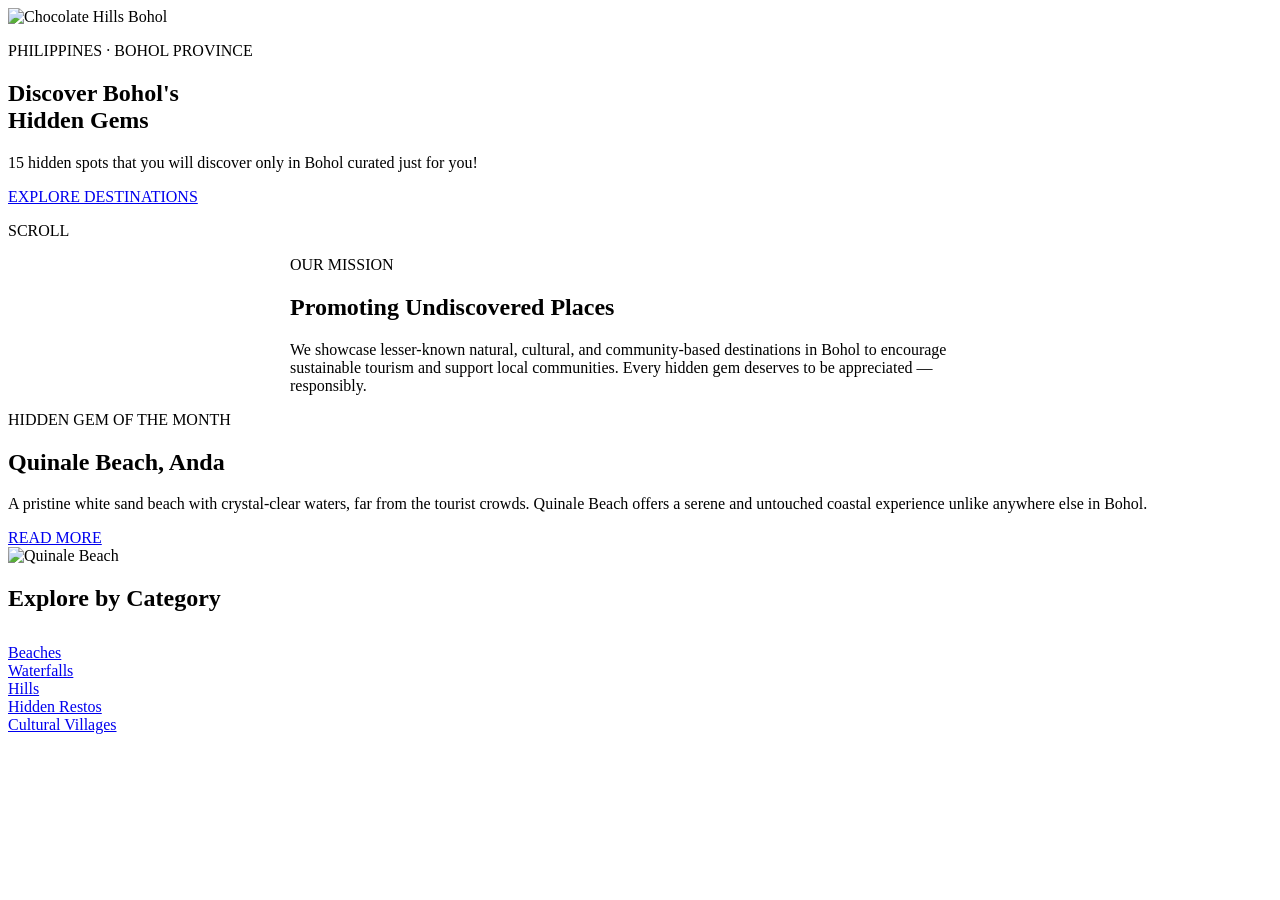
==== HIDDENGEMS PART 2/index.html @ 9d34bf53 "Add files via upload" ====
<!DOCTYPE html>
<html lang="en">
<head>
  <meta charset="UTF-8">
  <meta name="viewport" content="width=device-width, initial-scale=1.0">
  <title>HiddenGems Bohol – Discover Undiscovered Destinations</title>
  <meta name="description" content="Explore lesser-known beaches, waterfalls, mountains, and cultural villages in Bohol, Philippines.">
  <link rel="stylesheet" href="css/style.css">
</head>
<body>
  <div id="navbar"></div>

  <section class="hero">
    <img src="images/hero-bohol.jpg" alt="Chocolate Hills Bohol" class="hero-bg">
    <div class="hero-overlay"></div>
    <div class="hero-content">
      <p class="hero-tag">PHILIPPINES · BOHOL PROVINCE</p>
      <h1>Discover Bohol's<br><span>Hidden Gems</span></h1>
      <p>15 hidden spots that you will discover only in Bohol curated just for you!</p>
      <a href="destinations.html" class="hero-btn">EXPLORE DESTINATIONS</a>
    </div>
    <p class="hero-scroll">SCROLL</p>
  </section>

  <section class="section">
    <div class="container text-center" style="max-width:700px;margin:0 auto;">
      <p class="section-tag">OUR MISSION</p>
      <h2 class="section-title">Promoting Undiscovered Places</h2>
      <p class="section-desc mx-auto">We showcase lesser-known natural, cultural, and community-based destinations in Bohol to encourage sustainable tourism and support local communities. Every hidden gem deserves to be appreciated — responsibly.</p>
    </div>
  </section>

  <section class="section section-alt">
    <div class="container">
      <div class="featured-grid">
        <div>
          <p class="section-tag">HIDDEN GEM OF THE MONTH</p>
          <h2 class="section-title">Quinale Beach, Anda</h2>
          <p class="section-desc">A pristine white sand beach with crystal-clear waters, far from the tourist crowds. Quinale Beach offers a serene and untouched coastal experience unlike anywhere else in Bohol.</p>
          <a href="destination-detail.html?id=quinale-beach" class="read-more-btn">READ MORE</a>
        </div>
        <div>
          <img src="images/uploads/quinale.jpg" alt="Quinale Beach" class="featured-img">
        </div>
      </div>
    </div>
  </section>

  <section class="section">
    <div class="container text-center">
      <h2 class="section-title">Explore by Category</h2>
      <div class="category-grid" style="margin-top:2rem;">
        <a href="destinations.html?category=beaches" class="category-card"><div class="label">Beaches</div></a>
        <a href="destinations.html?category=waterfalls" class="category-card"><div class="label">Waterfalls</div></a>
        <a href="destinations.html?category=hills" class="category-card"><div class="label">Hills</div></a>
        <a href="destinations.html?category=hidden-restos" class="category-card"><div class="label">Hidden Restos</div></a>
        <a href="destinations.html?category=cultural" class="category-card"><div class="label">Cultural Villages</div></a>
      </div>
    </div>
  </section>

  <div id="footer"></div>
  <script src="js/data.js"></script>
  <script src="js/app.js"></script>
  <script>
    document.getElementById('navbar').innerHTML = getNavbar('home');
    document.getElementById('footer').innerHTML = getFooter();
  </script>
</body>
</html>
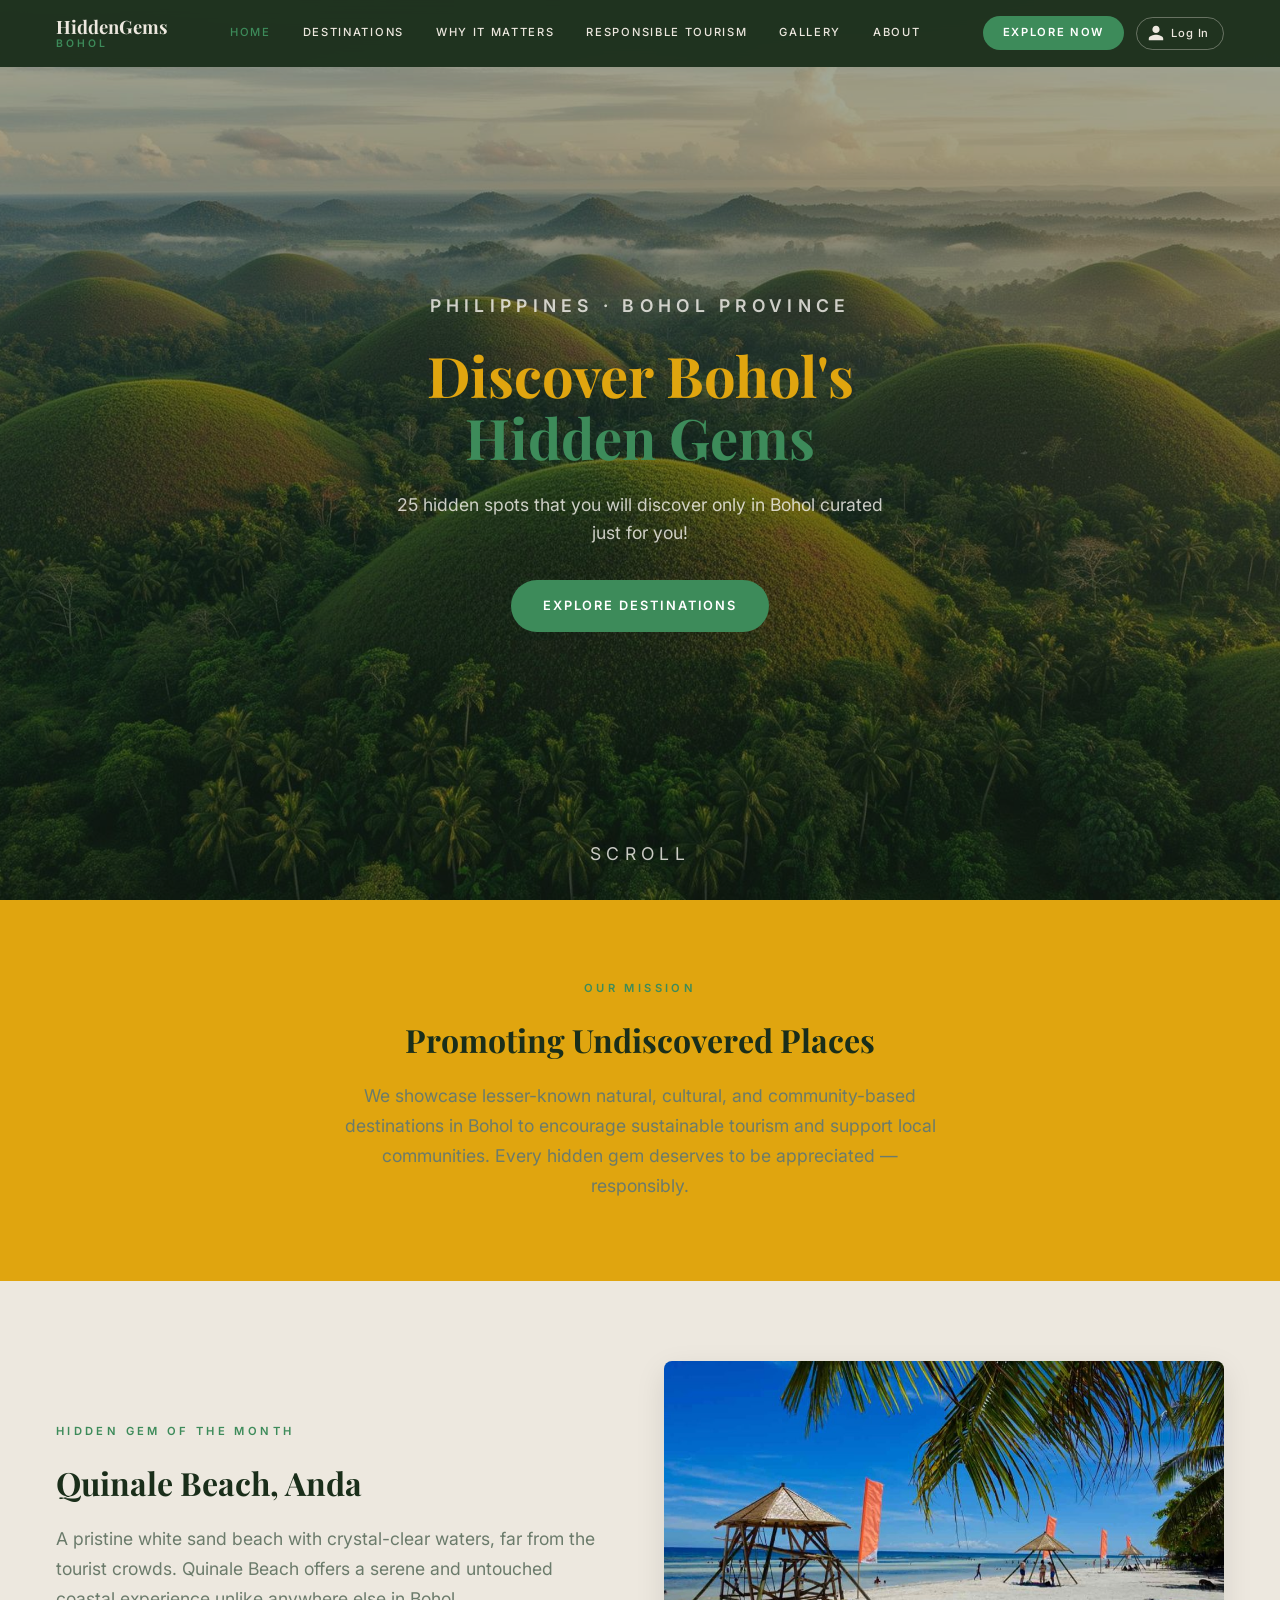
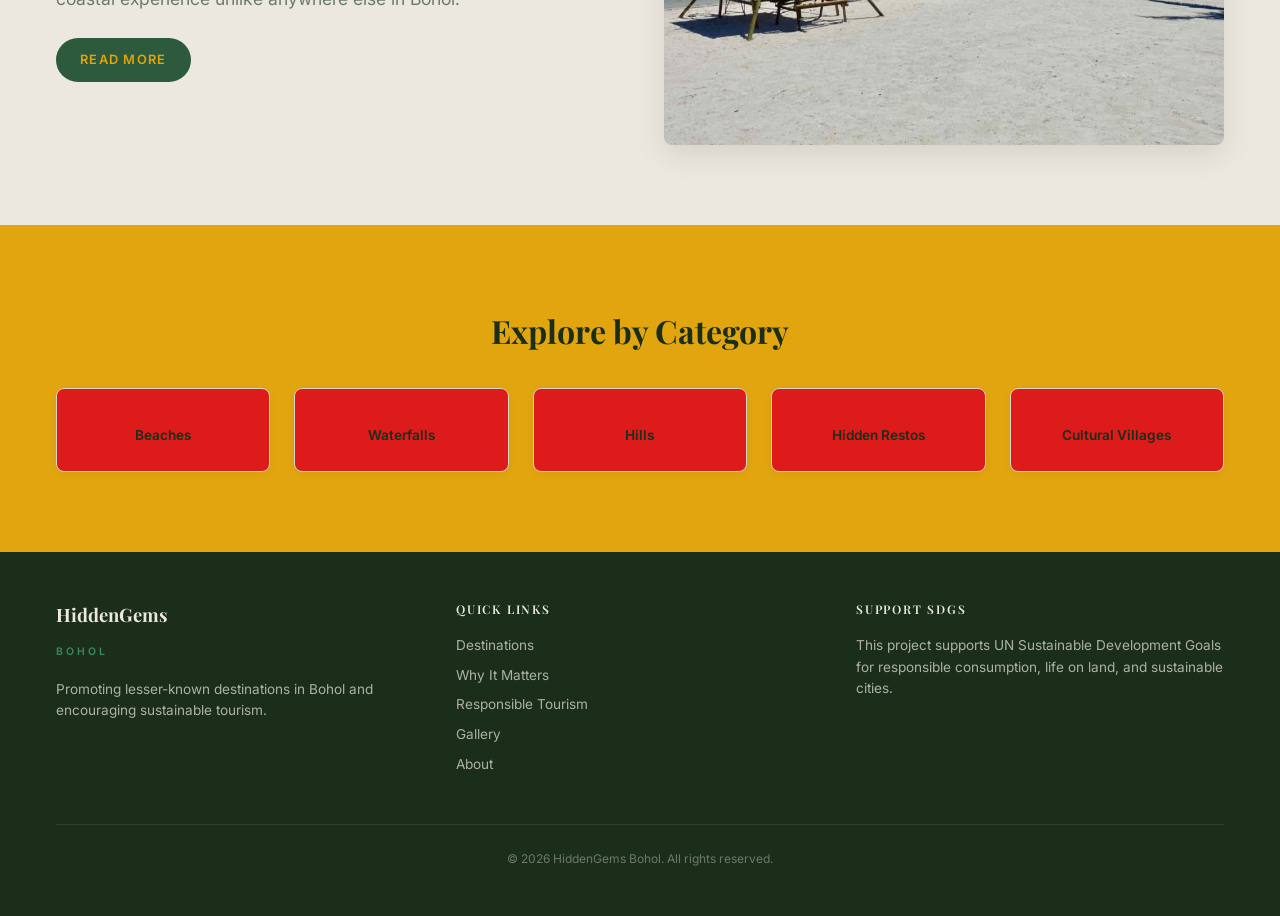
==== commit 1d872a04: "Add files via upload" ====
--- a/HIDDENGEMS PART 2/index.html
+++ b/HIDDENGEMS PART 2/index.html
@@ -16,7 +16,7 @@
     <div class="hero-content">
       <p class="hero-tag">PHILIPPINES · BOHOL PROVINCE</p>
       <h1>Discover Bohol's<br><span>Hidden Gems</span></h1>
-      <p>15 hidden spots that you will discover only in Bohol curated just for you!</p>
+      <p>25 hidden spots that you will discover only in Bohol curated just for you!</p>
       <a href="destinations.html" class="hero-btn">EXPLORE DESTINATIONS</a>
     </div>
     <p class="hero-scroll">SCROLL</p>
--- a/HIDDENGEMS PART 2/css/style.css
+++ b/HIDDENGEMS PART 2/css/style.css
@@ -0,0 +1,977 @@
+/* ============================================================
+   HIDDENGEMS BOHOL — Stylesheet
+   ============================================================
+   1. Tokens & Reset
+   2. Layout
+   3. Navbar
+   4. Hero
+   5. Sections & Page Header
+   6. Featured & Category Grid
+   7. Filters
+   8. Destination Cards
+   9. Destination Detail
+  10. Content Cards & Principles
+  11. SDG
+  12. Gallery
+  13. Footer
+  14. Auth (Login / Signup)
+  15. Animations
+  16. Responsive
+   ============================================================ */
+
+@import url('https://fonts.googleapis.com/css2?family=Playfair+Display:ital,wght@0,400;0,500;0,600;0,700;0,800;1,400;1,700&family=Inter:wght@300;400;500;600;700&display=swap');
+
+
+/* ── 1. TOKENS & RESET ─────────────────────────────────────── */
+
+:root {
+  --bg:           #e0a50f;
+  --fg:           #1a2e1a;
+  --card:         #dd1b1b;
+  --primary:      #2d5a3d;
+  --primary-fg:   #e2a406;
+  --secondary:    #ede8df;
+  --secondary-fg: #1a2e1a;
+  --muted:        #e8e4dc;
+  --muted-fg:     #6b7b6b;
+  --accent:       #3d8b5a;
+  --accent-fg:    #ffffff;
+  --border:       #d8d2c8;
+  --nav-bg:       #1a2e1a;
+  --nav-fg:       #ede8df;
+  --radius:       0.5rem;
+  --font-heading: 'Playfair Display', serif;
+  --font-body:    'Inter', sans-serif;
+}
+
+*,
+*::before,
+*::after {
+  box-sizing: border-box;
+  margin: 0;
+  padding: 0;
+}
+
+body {
+  font-family: var(--font-body);
+  background: var(--bg);
+  color: var(--fg);
+  line-height: 1.6;
+}
+
+h1, h2, h3, h4, h5, h6 { font-family: var(--font-heading); }
+a   { text-decoration: none; color: inherit; }
+img { max-width: 100%; display: block; }
+ul  { list-style: none; }
+
+
+/* ── 2. LAYOUT ─────────────────────────────────────────────── */
+
+.container {
+  max-width: 1200px;
+  margin: 0 auto;
+  padding: 0 1rem;
+}
+
+.text-center { text-align: center; }
+.mx-auto     { margin-left: auto; margin-right: auto; }
+
+
+/* ── 3. NAVBAR ─────────────────────────────────────────────── */
+
+.navbar {
+  position: fixed;
+  top: 0; left: 0; right: 0;
+  z-index: 100;
+  background: rgba(26, 46, 26, 0.95);
+  backdrop-filter: blur(12px);
+}
+
+.navbar .container {
+  display: flex;
+  align-items: center;
+  justify-content: space-between;
+  padding-top: 1rem;
+  padding-bottom: 1rem;
+}
+
+.navbar-brand {
+  display: flex;
+  flex-direction: column;
+  line-height: 1.2;
+}
+
+.navbar-brand .name {
+  color: var(--nav-fg);
+  font-family: var(--font-heading);
+  font-size: 1.15rem;
+  font-weight: 700;
+}
+
+.navbar-brand .sub {
+  color: var(--accent);
+  font-size: 0.65rem;
+  font-weight: 600;
+  letter-spacing: 0.3em;
+}
+
+.nav-links {
+  display: flex;
+  align-items: center;
+  gap: 2rem;
+}
+
+.nav-links a {
+  color: var(--nav-fg);
+  font-size: 0.7rem;
+  font-weight: 500;
+  letter-spacing: 0.15em;
+  transition: color 0.2s;
+}
+
+.nav-links a:hover,
+.nav-links a.active {
+  color: var(--accent);
+}
+
+.nav-right {
+  display: flex;
+  align-items: center;
+  gap: 0.75rem;
+}
+
+.nav-cta {
+  padding: 0.5rem 1.25rem;
+  border-radius: 50px;
+  background: var(--accent);
+  color: var(--accent-fg);
+  font-family: var(--font-body);
+  font-size: 0.7rem;
+  font-weight: 600;
+  letter-spacing: 0.15em;
+  transition: background 0.2s;
+}
+
+.nav-cta:hover { background: var(--primary); }
+
+.hamburger {
+  display: none;
+  background: none;
+  border: none;
+  cursor: pointer;
+  padding: 0.5rem;
+}
+
+.hamburger span {
+  display: block;
+  width: 24px;
+  height: 2px;
+  background: var(--nav-fg);
+  margin: 5px 0;
+  transition: 0.3s;
+}
+
+.mobile-menu {
+  display: none;
+  background: var(--nav-bg);
+  border-top: 1px solid rgba(255, 255, 255, 0.1);
+  padding: 1rem;
+}
+
+.mobile-menu.open { display: block; }
+
+.mobile-menu a {
+  display: block;
+  padding: 0.75rem 0;
+  color: var(--nav-fg);
+  font-size: 0.85rem;
+  letter-spacing: 0.1em;
+}
+
+.mobile-menu a:hover,
+.mobile-menu a.active {
+  color: var(--accent);
+}
+
+
+/* ── 4. HERO ───────────────────────────────────────────────── */
+
+.hero {
+  position: relative;
+  height: 100vh;
+  display: flex;
+  align-items: center;
+  justify-content: center;
+  overflow: hidden;
+}
+
+.hero-bg {
+  position: absolute;
+  inset: 0;
+  width: 100%;
+  height: 100%;
+  object-fit: cover;
+}
+
+.hero-overlay {
+  position: absolute;
+  inset: 0;
+  background: rgba(26, 46, 26, 0.4);
+}
+
+.hero-content {
+  position: relative;
+  z-index: 2;
+  text-align: center;
+  padding: 0 1rem;
+  animation: fadeInUp 0.8s ease-out;
+}
+
+.hero-tag {
+  color: var(--accent);
+  font-size: 0.7rem;
+  font-weight: 600;
+  letter-spacing: 0.3em;
+  margin-bottom: 1.5rem;
+}
+
+.hero h1 {
+  font-size: 3.5rem;
+  font-weight: 700;
+  color: var(--bg);
+  line-height: 1.1;
+}
+
+.hero h1 span { color: var(--accent); }
+
+.hero p {
+  margin-top: 1.5rem;
+  color: rgba(247, 245, 240, 0.8);
+  font-size: 1.1rem;
+  max-width: 500px;
+  margin-left: auto;
+  margin-right: auto;
+}
+
+.hero-btn {
+  display: inline-block;
+  margin-top: 2rem;
+  padding: 1rem 2rem;
+  border-radius: 50px;
+  background: var(--accent);
+  color: var(--accent-fg);
+  font-family: var(--font-body);
+  font-size: 0.8rem;
+  font-weight: 600;
+  letter-spacing: 0.15em;
+  transition: background 0.2s;
+}
+
+.hero-btn:hover { background: var(--primary); }
+
+.hero-scroll {
+  position: absolute;
+  bottom: 2rem;
+  left: 50%;
+  transform: translateX(-50%);
+  color: rgba(247, 245, 240, 0.5);
+  font-size: 0.65rem;
+  letter-spacing: 0.3em;
+}
+
+
+/* ── 5. SECTIONS & PAGE HEADER ─────────────────────────────── */
+
+.section      { padding: 5rem 0; }
+.section-alt  { background: var(--secondary); }
+.section-dark { background: var(--primary); color: var(--primary-fg); }
+
+.section-tag {
+  color: var(--accent);
+  font-size: 0.7rem;
+  font-weight: 600;
+  letter-spacing: 0.3em;
+  text-transform: uppercase;
+  margin-bottom: 1rem;
+}
+
+.section-title {
+  font-size: 2rem;
+  font-weight: 700;
+  margin-bottom: 1rem;
+}
+
+.section-desc {
+  color: var(--muted-fg);
+  font-size: 1.1rem;
+  max-width: 600px;
+  line-height: 1.7;
+}
+
+.page-header {
+  padding: 7rem 0 4rem;
+  background: var(--primary);
+  color: var(--primary-fg);
+}
+
+.page-header .section-tag { color: var(--accent); }
+
+.page-header h1 {
+  font-size: 2.5rem;
+  font-weight: 700;
+  line-height: 1.15;
+}
+
+.page-header p {
+  margin-top: 1rem;
+  color: rgba(247, 245, 240, 0.8);
+  font-size: 1.1rem;
+  max-width: 600px;
+}
+
+
+/* ── 6. FEATURED & CATEGORY GRID ───────────────────────────── */
+
+.featured-grid {
+  display: grid;
+  grid-template-columns: 1fr 1fr;
+  gap: 3rem;
+  align-items: center;
+}
+
+.featured-img {
+  border-radius: var(--radius);
+  box-shadow: 0 10px 30px rgba(0, 0, 0, 0.1);
+  width: 100%;
+  height: 24rem;
+  object-fit: cover;
+}
+
+.read-more-btn {
+  display: inline-block;
+  margin-top: 1.5rem;
+  padding: 0.75rem 1.5rem;
+  border-radius: 50px;
+  background: var(--primary);
+  color: var(--primary-fg);
+  font-family: var(--font-body);
+  font-size: 0.8rem;
+  font-weight: 600;
+  letter-spacing: 0.1em;
+  transition: background 0.2s;
+}
+
+.read-more-btn:hover { background: var(--accent); }
+
+.category-grid {
+  display: grid;
+  grid-template-columns: repeat(5, 1fr);
+  gap: 1.5rem;
+}
+
+.category-card {
+  background: var(--card);
+  border-radius: var(--radius);
+  padding: 1.5rem;
+  text-align: center;
+  border: 1px solid var(--border);
+  box-shadow: 0 2px 8px rgba(0, 0, 0, 0.04);
+  transition: box-shadow 0.2s, transform 0.2s;
+}
+
+.category-card:hover {
+  box-shadow: 0 8px 24px rgba(0, 0, 0, 0.08);
+  transform: translateY(-2px);
+}
+
+.category-card .icon  { font-size: 2.2rem; }
+.category-card .label { margin-top: 0.75rem; font-weight: 600; font-size: 0.85rem; }
+
+
+/* ── 7. FILTERS ────────────────────────────────────────────── */
+
+.filters {
+  display: flex;
+  flex-wrap: wrap;
+  gap: 0.75rem;
+  margin-bottom: 2rem;
+}
+
+.filter-btn {
+  padding: 0.5rem 1rem;
+  border-radius: 50px;
+  border: none;
+  cursor: pointer;
+  font-family: var(--font-body);
+  font-size: 0.85rem;
+  font-weight: 500;
+  background: var(--secondary);
+  color: var(--secondary-fg);
+  transition: background 0.2s, color 0.2s;
+}
+
+.filter-btn:hover  { background: var(--muted); }
+.filter-btn.active { background: var(--accent); color: var(--accent-fg); }
+
+
+/* ── 8. DESTINATION CARDS ──────────────────────────────────── */
+
+.dest-grid {
+  display: grid;
+  grid-template-columns: repeat(3, 1fr);
+  gap: 2rem;
+}
+
+.dest-card {
+  background: var(--card);
+  border-radius: var(--radius);
+  overflow: hidden;
+  border: 1px solid var(--border);
+  box-shadow: 0 2px 8px rgba(0, 0, 0, 0.04);
+  transition: box-shadow 0.3s, transform 0.3s;
+}
+
+.dest-card:hover {
+  box-shadow: 0 12px 32px rgba(0, 0, 0, 0.1);
+  transform: translateY(-4px);
+}
+
+.dest-card-img { height: 13rem; overflow: hidden; }
+
+.dest-card-img img {
+  width: 100%;
+  height: 100%;
+  object-fit: cover;
+  transition: transform 0.5s;
+}
+
+.dest-card:hover .dest-card-img img { transform: scale(1.05); }
+
+.dest-card-body { padding: 1.25rem; }
+
+.dest-card-tag {
+  font-size: 0.7rem;
+  color: var(--accent);
+  font-weight: 600;
+  letter-spacing: 0.1em;
+  text-transform: uppercase;
+}
+
+.dest-card-title {
+  margin-top: 0.5rem;
+  font-size: 1.2rem;
+  font-weight: 700;
+}
+
+.dest-card-desc {
+  margin-top: 0.5rem;
+  color: var(--muted-fg);
+  font-size: 0.85rem;
+  line-height: 1.6;
+  display: -webkit-box;
+  -webkit-line-clamp: 3;
+  -webkit-box-orient: vertical;
+  overflow: hidden;
+}
+
+.dest-card-link {
+  display: inline-block;
+  margin-top: 1rem;
+  color: var(--accent);
+  font-weight: 600;
+  font-size: 0.85rem;
+}
+
+
+/* ── 9. DESTINATION DETAIL ─────────────────────────────────── */
+
+.detail-hero {
+  position: relative;
+  height: 50vh;
+  min-height: 350px;
+}
+
+.detail-hero img      { width: 100%; height: 100%; object-fit: cover; }
+.detail-hero .overlay { position: absolute; inset: 0; background: rgba(26, 46, 26, 0.4); }
+.detail-hero .info    { position: absolute; bottom: 0; left: 0; right: 0; padding: 2rem; }
+
+.detail-hero .info .container { max-width: 1200px; margin: 0 auto; }
+
+.detail-hero .tag {
+  color: var(--accent);
+  font-size: 0.7rem;
+  font-weight: 600;
+  letter-spacing: 0.3em;
+}
+
+.detail-hero h1 {
+  margin-top: 0.5rem;
+  font-size: 2.5rem;
+  font-weight: 700;
+  color: var(--bg);
+}
+
+.detail-hero .location {
+  margin-top: 0.5rem;
+  color: rgba(247, 245, 240, 0.8);
+  font-size: 1rem;
+}
+
+.detail-content { max-width: 900px; }
+
+.back-link { color: var(--accent); font-weight: 600; font-size: 0.85rem; }
+.back-link:hover { text-decoration: underline; }
+
+.info-grid {
+  display: grid;
+  grid-template-columns: 1fr 1fr;
+  gap: 1.5rem;
+  margin-top: 3rem;
+}
+
+.info-card {
+  background: var(--card);
+  padding: 1.5rem;
+  border-radius: var(--radius);
+  border: 1px solid var(--border);
+}
+
+.info-card-header {
+  display: flex;
+  align-items: center;
+  gap: 0.75rem;
+  margin-bottom: 0.75rem;
+}
+
+.info-card-icon { color: var(--accent); font-size: 1.2rem; }
+.info-card h3   { font-size: 1.05rem; font-weight: 700; }
+
+.info-card p,
+.info-card li {
+  color: var(--muted-fg);
+  font-size: 0.85rem;
+  line-height: 1.6;
+}
+
+
+/* ── 10. CONTENT CARDS & PRINCIPLES ───────────────────────── */
+
+.content-cards { max-width: 900px; margin: 0 auto; }
+
+.content-card {
+  background: var(--card);
+  padding: 2rem;
+  border-radius: var(--radius);
+  border: 1px solid var(--border);
+  margin-bottom: 2rem;
+}
+
+.content-card h2 { font-size: 1.5rem; font-weight: 700; margin-bottom: 1rem; }
+.content-card h3 { font-size: 1.1rem; font-weight: 600; margin-top: 1rem; margin-bottom: 0.5rem; }
+.content-card p  { color: var(--muted-fg); font-size: 1.05rem; line-height: 1.7; }
+
+.principles-grid {
+  display: grid;
+  grid-template-columns: 1fr 1fr;
+  gap: 2rem;
+  max-width: 1000px;
+  margin: 0 auto;
+}
+
+.principle-card {
+  background: var(--card);
+  padding: 2rem;
+  border-radius: var(--radius);
+  border: 1px solid var(--border);
+}
+
+.principle-icon    { font-size: 2rem; margin-bottom: 1rem; color: var(--accent); }
+.principle-card h2 { font-size: 1.2rem; font-weight: 700; margin-bottom: 1rem; }
+.principle-card li { color: var(--muted-fg); font-size: 0.85rem; padding: 0.25rem 0; }
+
+
+/* ── 11. SDG ───────────────────────────────────────────────── */
+
+.sdg-banner {
+  background: var(--primary);
+  color: var(--primary-fg);
+  border-radius: var(--radius);
+  padding: 2rem 3rem;
+  text-align: center;
+  max-width: 700px;
+  margin: 3rem auto 0;
+}
+
+.sdg-banner h3 { font-size: 1.5rem; font-weight: 700; margin-bottom: 1rem; }
+.sdg-banner p  { color: rgba(247, 245, 240, 0.8); line-height: 1.7; }
+
+.sdg-grid {
+  display: grid;
+  grid-template-columns: 1fr 1fr;
+  gap: 1rem;
+}
+
+.sdg-item {
+  display: flex;
+  align-items: center;
+  gap: 0.75rem;
+  padding: 0.75rem;
+  background: var(--secondary);
+  border-radius: var(--radius);
+}
+
+.sdg-num {
+  background: var(--accent);
+  color: var(--accent-fg);
+  border-radius: 50%;
+  width: 2.5rem;
+  height: 2.5rem;
+  display: flex;
+  align-items: center;
+  justify-content: center;
+  font-weight: 700;
+  font-size: 0.85rem;
+  flex-shrink: 0;
+}
+
+.sdg-label { font-size: 0.85rem; font-weight: 500; }
+
+
+/* ── 12. GALLERY ───────────────────────────────────────────── */
+
+.gallery-grid {
+  display: grid;
+  grid-template-columns: repeat(3, 1fr);
+  gap: 1rem;
+}
+
+.gallery-item {
+  aspect-ratio: 4 / 3;
+  overflow: hidden;
+  border-radius: var(--radius);
+  cursor: pointer;
+}
+
+.gallery-item img {
+  width: 100%;
+  height: 100%;
+  object-fit: cover;
+  transition: transform 0.5s;
+}
+
+.gallery-item:hover img { transform: scale(1.05); }
+
+.lightbox {
+  display: none;
+  position: fixed;
+  inset: 0;
+  z-index: 200;
+  background: rgba(26, 46, 26, 0.85);
+  align-items: center;
+  justify-content: center;
+  padding: 1rem;
+  cursor: pointer;
+}
+
+.lightbox.open { display: flex; }
+.lightbox img  { max-width: 100%; max-height: 90vh; border-radius: var(--radius); }
+
+
+/* ── 13. FOOTER ────────────────────────────────────────────── */
+
+.footer {
+  background: var(--nav-bg);
+  color: var(--nav-fg);
+  padding: 3rem 0;
+}
+
+.footer-grid {
+  display: grid;
+  grid-template-columns: repeat(3, 1fr);
+  gap: 2rem;
+}
+
+.footer h3   { font-size: 1.15rem; font-weight: 700; margin-bottom: 0.5rem; }
+.footer .sub { color: var(--accent); font-size: 0.65rem; font-weight: 600; letter-spacing: 0.3em; }
+.footer p    { color: rgba(237, 232, 223, 0.7); font-size: 0.85rem; margin-top: 1rem; line-height: 1.6; }
+.footer h4   { font-size: 0.75rem; font-weight: 600; letter-spacing: 0.15em; text-transform: uppercase; margin-bottom: 1rem; }
+
+.footer-links { display: flex; flex-direction: column; gap: 0.5rem; }
+
+.footer-links a {
+  color: rgba(237, 232, 223, 0.7);
+  font-size: 0.85rem;
+  transition: color 0.2s;
+}
+
+.footer-links a:hover { color: var(--accent); }
+
+.footer-bottom {
+  margin-top: 3rem;
+  padding-top: 1.5rem;
+  border-top: 1px solid rgba(237, 232, 223, 0.1);
+  text-align: center;
+  font-size: 0.75rem;
+  color: rgba(237, 232, 223, 0.4);
+}
+
+
+/* ── 14. AUTH ──────────────────────────────────────────────── */
+
+.auth-wrap { position: relative; }
+
+/* Navbar buttons */
+.auth-login-btn {
+  display: flex;
+  align-items: center;
+  gap: 0.4rem;
+  background: none;
+  border: 1px solid rgba(237, 232, 223, 0.35);
+  border-radius: 50px;
+  padding: 0.4rem 0.85rem 0.4rem 0.6rem;
+  color: var(--nav-fg);
+  font-family: var(--font-body);
+  font-size: 0.7rem;
+  font-weight: 500;
+  letter-spacing: 0.08em;
+  cursor: pointer;
+  transition: border-color 0.2s, color 0.2s;
+}
+
+.auth-login-btn:hover { border-color: var(--accent); color: var(--accent); }
+
+.auth-avatar {
+  display: flex;
+  align-items: center;
+  gap: 0.4rem;
+  background: var(--accent);
+  border-radius: 50px;
+  padding: 0.4rem 0.85rem 0.4rem 0.6rem;
+  color: var(--accent-fg);
+  font-size: 0.7rem;
+  font-weight: 600;
+  letter-spacing: 0.05em;
+  cursor: pointer;
+  transition: background 0.2s;
+}
+
+.auth-avatar:hover { background: var(--primary); }
+
+.auth-name {
+  max-width: 90px;
+  overflow: hidden;
+  text-overflow: ellipsis;
+  white-space: nowrap;
+}
+
+/* Dropdown */
+.auth-dropdown {
+  display: none;
+  position: absolute;
+  right: 0;
+  top: calc(100% + 0.6rem);
+  background: var(--card);
+  border: 1px solid var(--border);
+  border-radius: var(--radius);
+  min-width: 200px;
+  box-shadow: 0 8px 24px rgba(0, 0, 0, 0.12);
+  z-index: 200;
+  overflow: hidden;
+}
+
+.auth-dropdown.open { display: block; }
+
+.auth-dropdown-header {
+  padding: 1rem;
+  border-bottom: 1px solid var(--border);
+}
+
+.auth-dropdown-header strong { display: block; font-size: 0.9rem; color: var(--fg); }
+.auth-dropdown-header span   { font-size: 0.75rem; color: var(--muted-fg); }
+
+.auth-signout-btn {
+  width: 100%;
+  padding: 0.75rem 1rem;
+  background: none;
+  border: none;
+  text-align: left;
+  font-family: var(--font-body);
+  font-size: 0.85rem;
+  font-weight: 500;
+  color: #c0392b;
+  cursor: pointer;
+  transition: background 0.15s;
+}
+
+.auth-signout-btn:hover { background: #fdf0ee; }
+
+/* Modal */
+.auth-modal-overlay {
+  display: none;
+  position: fixed;
+  inset: 0;
+  z-index: 300;
+  background: rgba(26, 46, 26, 0.6);
+  backdrop-filter: blur(4px);
+  align-items: center;
+  justify-content: center;
+  padding: 1rem;
+}
+
+.auth-modal-overlay.open { display: flex; }
+
+.auth-modal {
+  background: var(--card);
+  border-radius: 1rem;
+  padding: 2rem;
+  width: 100%;
+  max-width: 380px;
+  position: relative;
+  box-shadow: 0 20px 60px rgba(0, 0, 0, 0.2);
+}
+
+.auth-modal-close {
+  position: absolute;
+  top: 1rem;
+  right: 1rem;
+  background: none;
+  border: none;
+  font-size: 1rem;
+  color: var(--muted-fg);
+  cursor: pointer;
+  padding: 0.25rem 0.5rem;
+  border-radius: 50%;
+  transition: background 0.15s;
+}
+
+.auth-modal-close:hover { background: var(--muted); }
+
+.auth-modal-brand { text-align: center; margin-bottom: 1.5rem; }
+
+.auth-modal-brand .name {
+  font-family: var(--font-heading);
+  font-size: 1.3rem;
+  font-weight: 700;
+  color: var(--primary);
+}
+
+.auth-modal-brand .sub {
+  display: block;
+  color: var(--accent);
+  font-size: 0.6rem;
+  font-weight: 600;
+  letter-spacing: 0.3em;
+  margin-top: 0.1rem;
+}
+
+/* Tabs */
+.auth-tabs {
+  display: flex;
+  margin-bottom: 1.5rem;
+  border: 1px solid var(--border);
+  border-radius: 50px;
+  padding: 3px;
+}
+
+.auth-tab {
+  flex: 1;
+  padding: 0.5rem;
+  border: none;
+  background: none;
+  border-radius: 50px;
+  font-family: var(--font-body);
+  font-size: 0.8rem;
+  font-weight: 500;
+  color: var(--muted-fg);
+  cursor: pointer;
+  transition: background 0.2s, color 0.2s;
+}
+
+.auth-tab.active { background: var(--accent); color: #fff; }
+
+/* Forms */
+.auth-form        { display: none; flex-direction: column; gap: 0.75rem; }
+.auth-form.active { display: flex; }
+
+.auth-input {
+  width: 100%;
+  padding: 0.7rem 1rem;
+  border: 1px solid var(--border);
+  border-radius: var(--radius);
+  font-family: var(--font-body);
+  font-size: 0.9rem;
+  background: var(--bg);
+  color: var(--fg);
+  outline: none;
+  transition: border-color 0.2s;
+}
+
+.auth-input:focus { border-color: var(--accent); }
+
+.auth-submit {
+  width: 100%;
+  padding: 0.75rem;
+  margin-top: 0.25rem;
+  background: var(--accent);
+  color: #fff;
+  border: none;
+  border-radius: 50px;
+  font-family: var(--font-body);
+  font-size: 0.85rem;
+  font-weight: 600;
+  letter-spacing: 0.05em;
+  cursor: pointer;
+  transition: background 0.2s;
+}
+
+.auth-submit:hover { background: var(--primary); }
+
+.auth-error {
+  color: #c0392b;
+  font-size: 0.8rem;
+  text-align: center;
+  margin-top: 0.5rem;
+  min-height: 1rem;
+}
+
+
+/* ── 15. ANIMATIONS ────────────────────────────────────────── */
+
+@keyframes fadeInUp {
+  from { opacity: 0; transform: translateY(30px); }
+  to   { opacity: 1; transform: translateY(0); }
+}
+
+
+/* ── 16. RESPONSIVE ────────────────────────────────────────── */
+
+@media (max-width: 1024px) {
+  .dest-grid     { grid-template-columns: repeat(2, 1fr); }
+  .category-grid { grid-template-columns: repeat(3, 1fr); }
+}
+
+@media (max-width: 768px) {
+  .nav-links,
+  .desktop-cta { display: none !important; }
+
+  .hamburger { display: block; }
+
+  .hero h1        { font-size: 2.5rem; }
+  .page-header h1 { font-size: 2rem; }
+  .detail-hero h1 { font-size: 2rem; }
+
+  .featured-grid   { grid-template-columns: 1fr; }
+  .dest-grid       { grid-template-columns: 1fr; }
+  .category-grid   { grid-template-columns: repeat(2, 1fr); }
+  .info-grid       { grid-template-columns: 1fr; }
+  .principles-grid { grid-template-columns: 1fr; }
+  .footer-grid     { grid-template-columns: 1fr; }
+  .gallery-grid    { grid-template-columns: repeat(2, 1fr); }
+  .sdg-grid        { grid-template-columns: 1fr; }
+}
+
+@media (max-width: 480px) {
+  .hero h1       { font-size: 2rem; }
+  .category-grid { grid-template-columns: 1fr 1fr; }
+  .gallery-grid  { grid-template-columns: 1fr; }
+}
